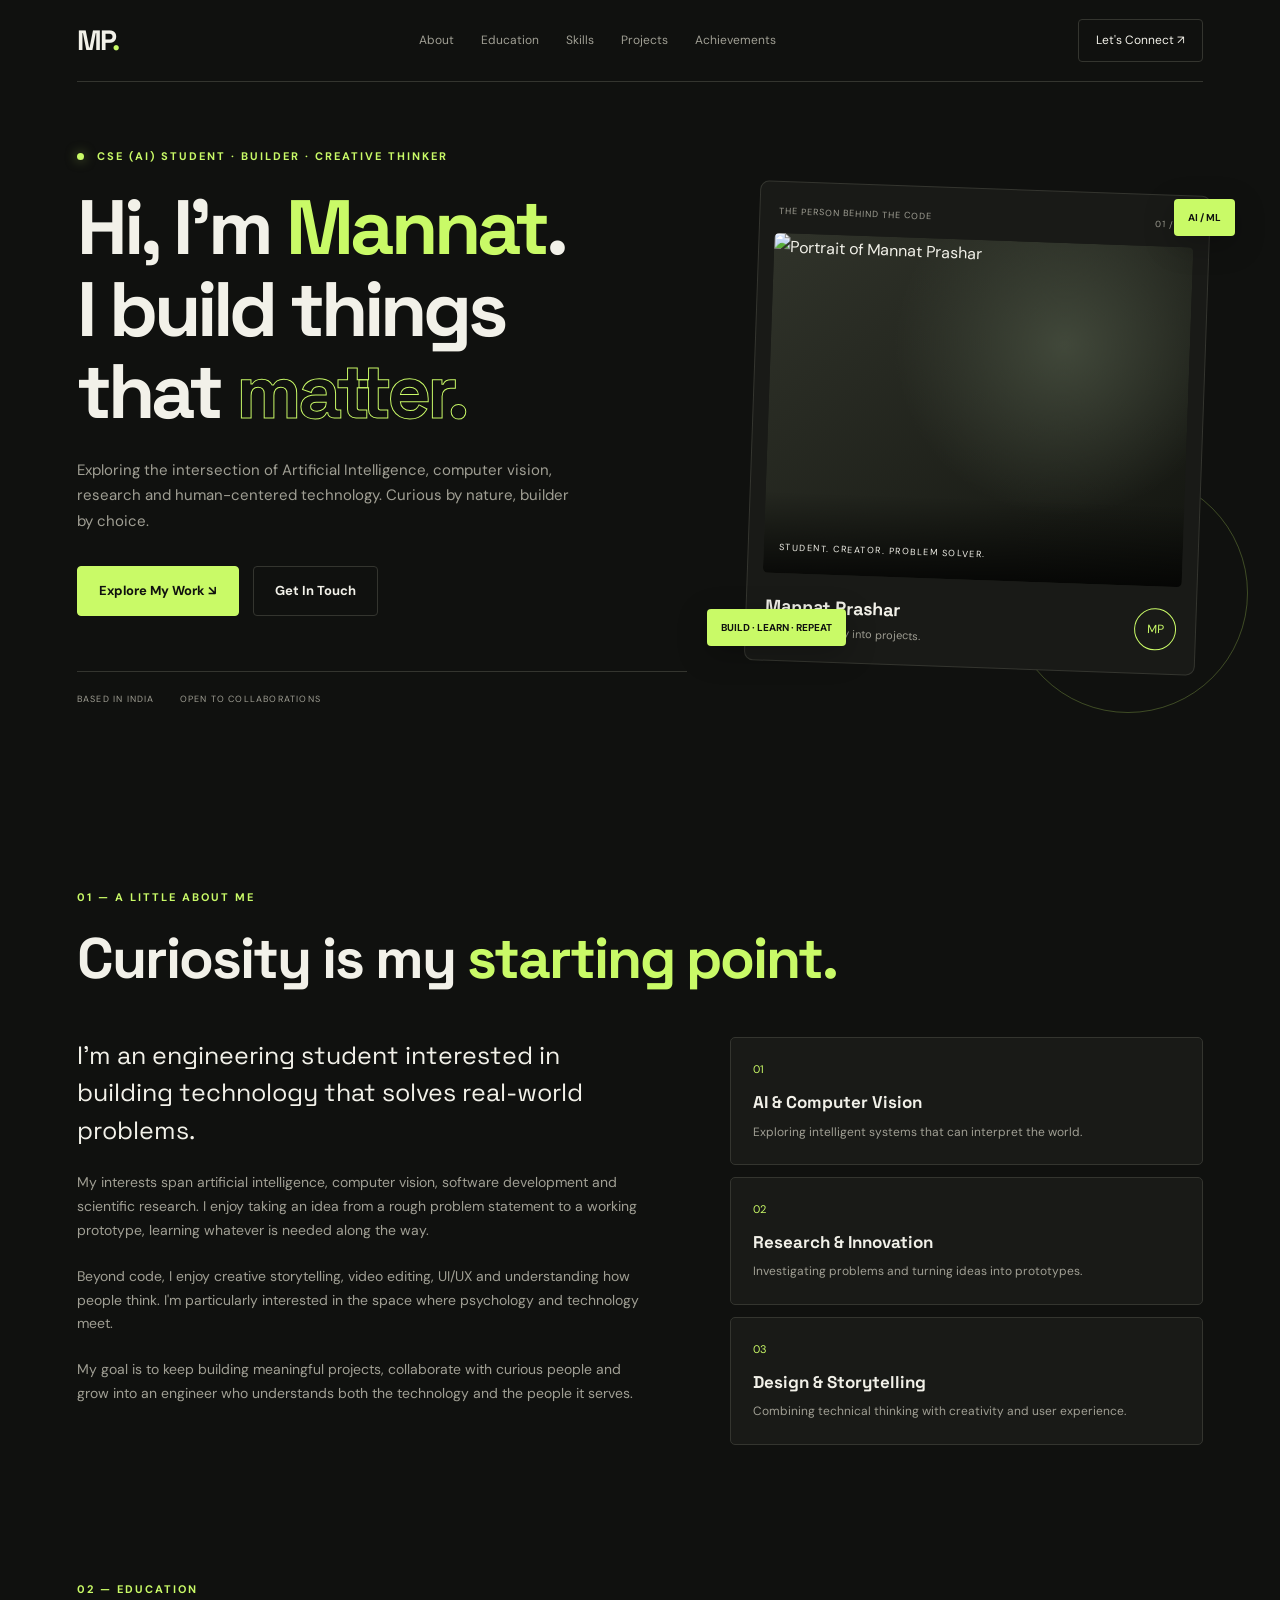
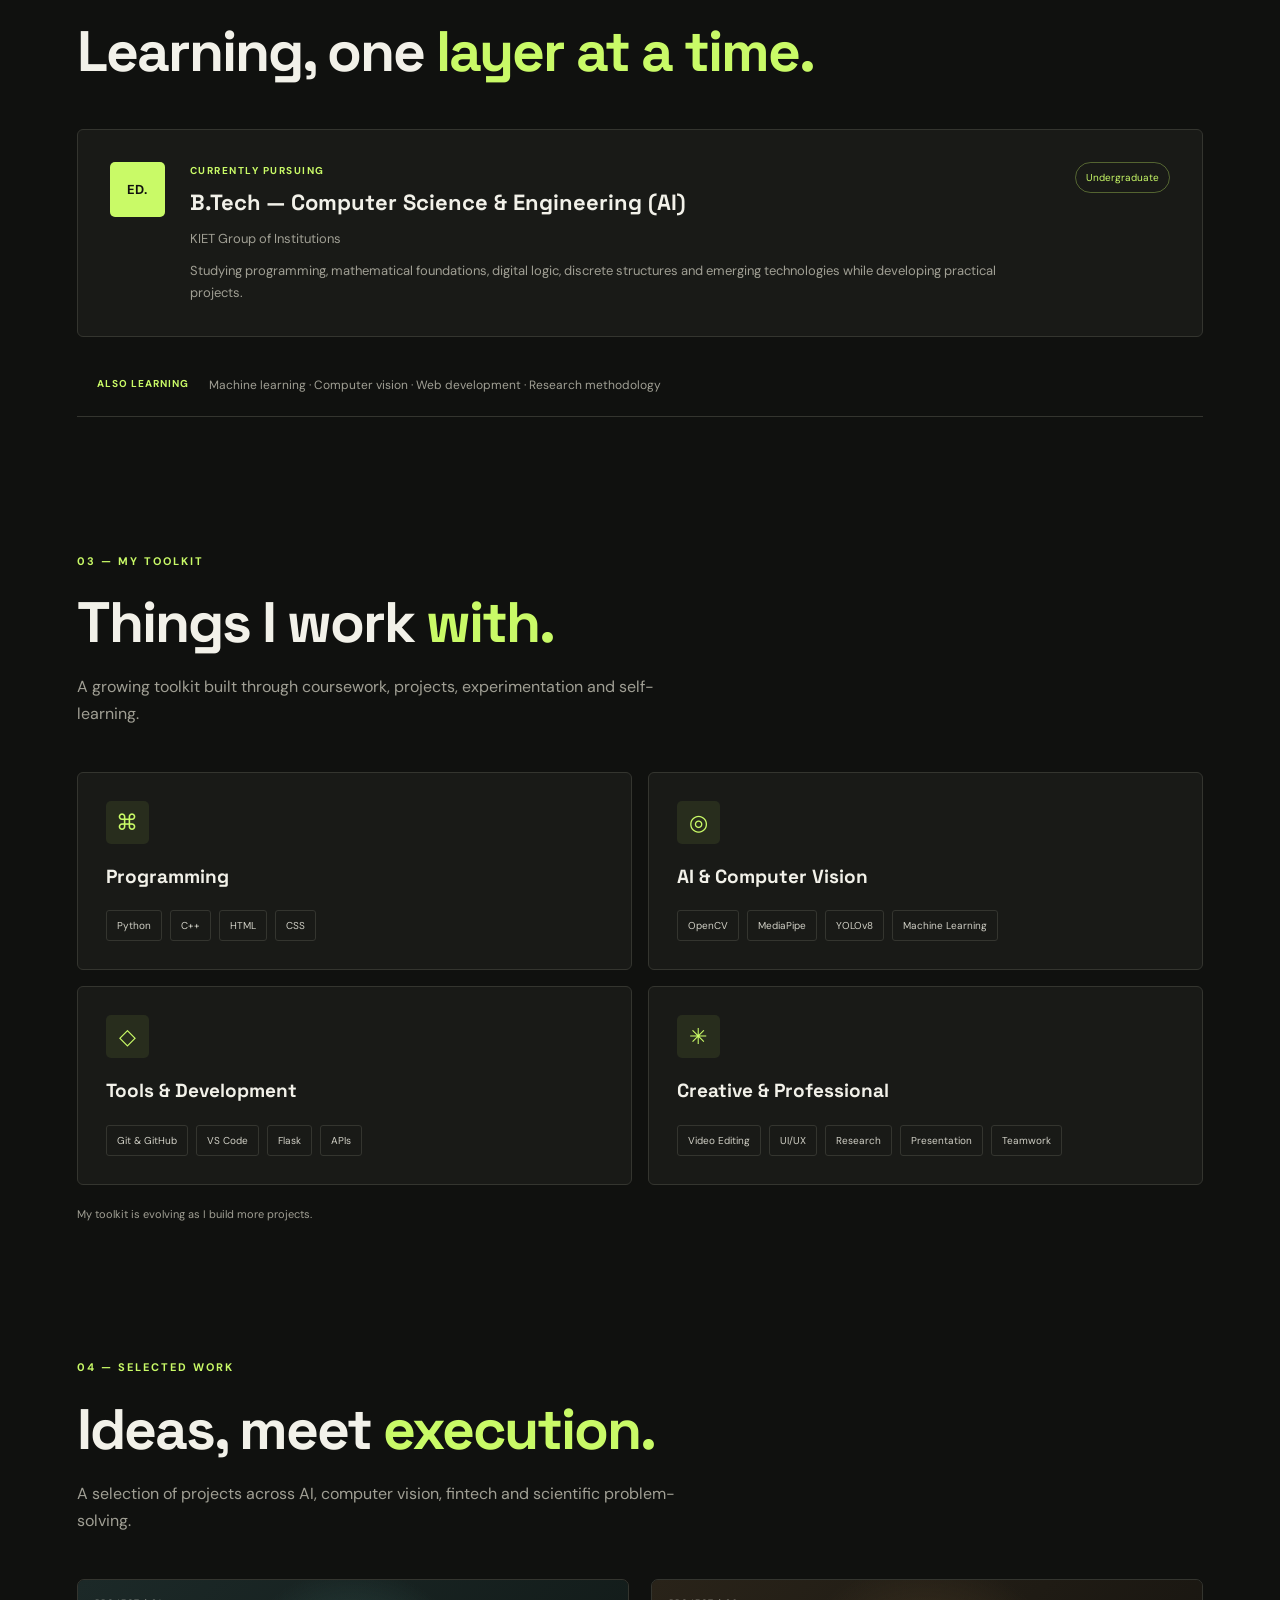
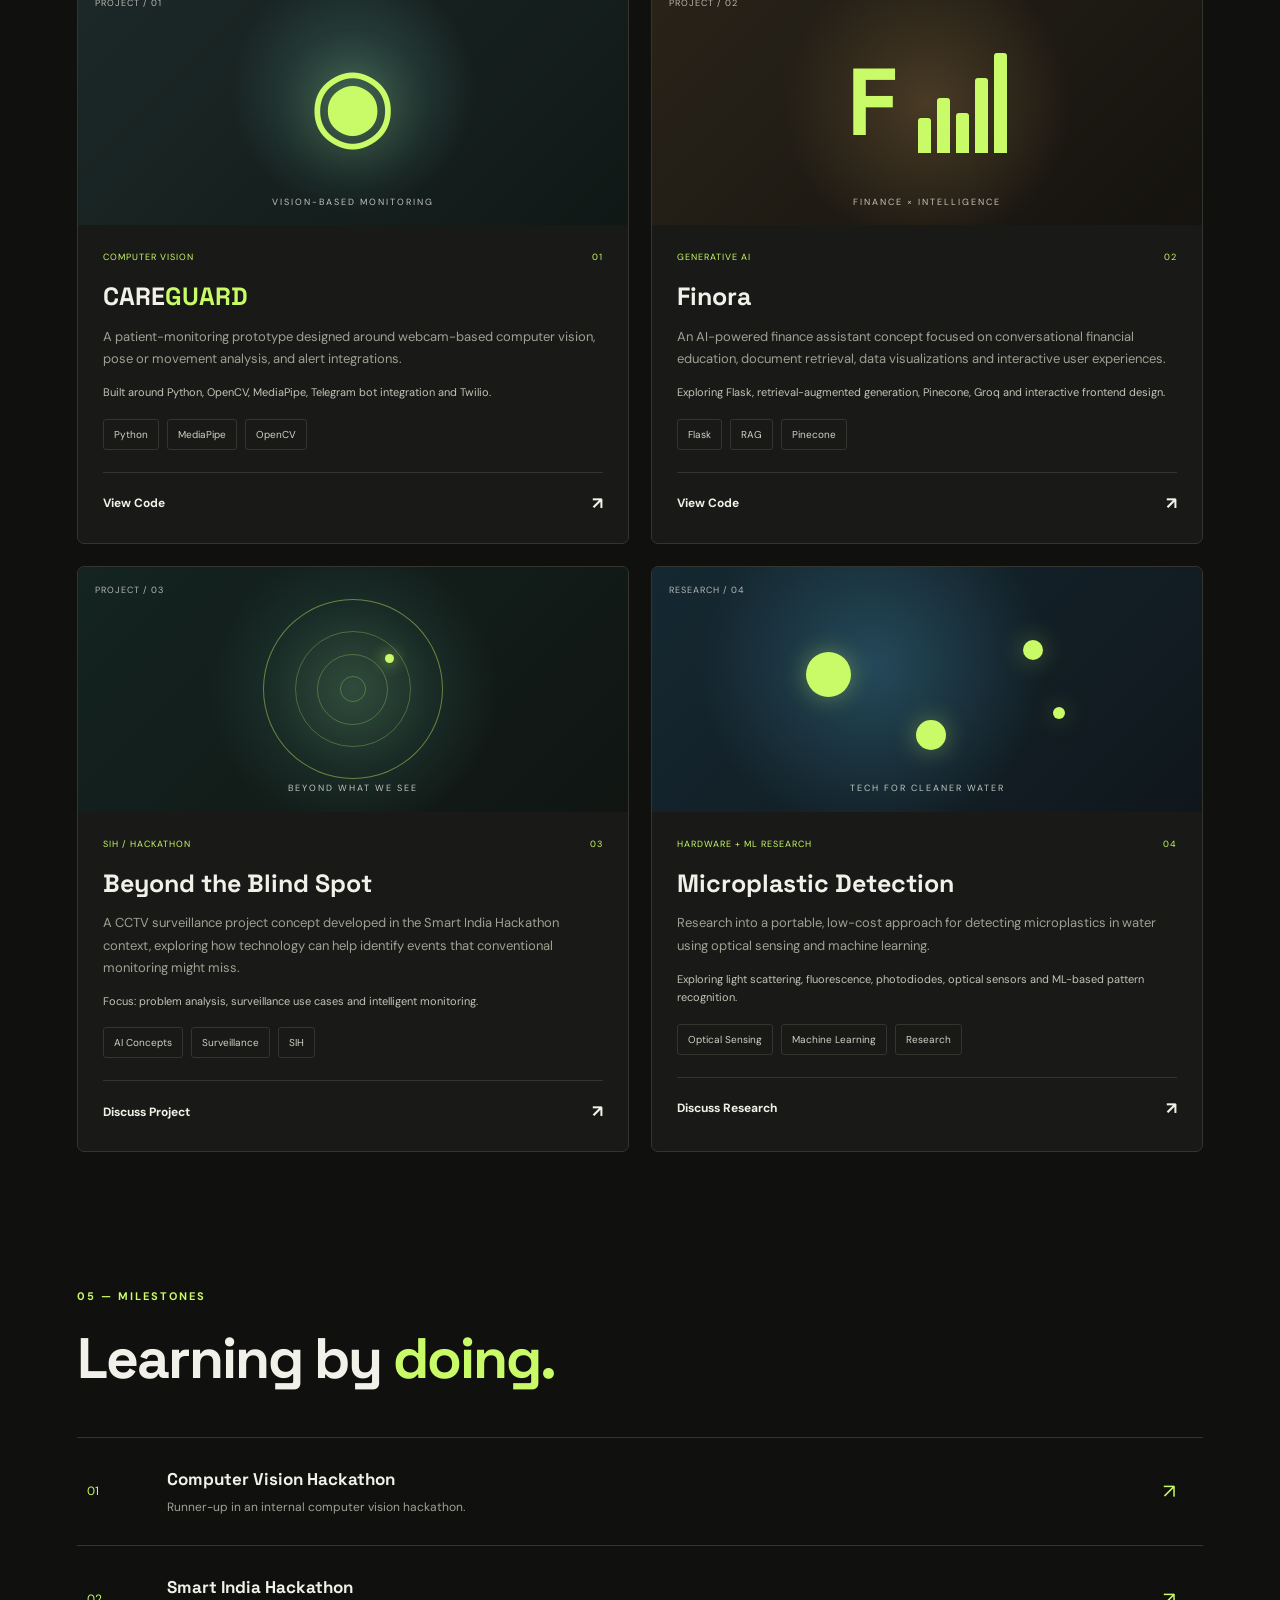
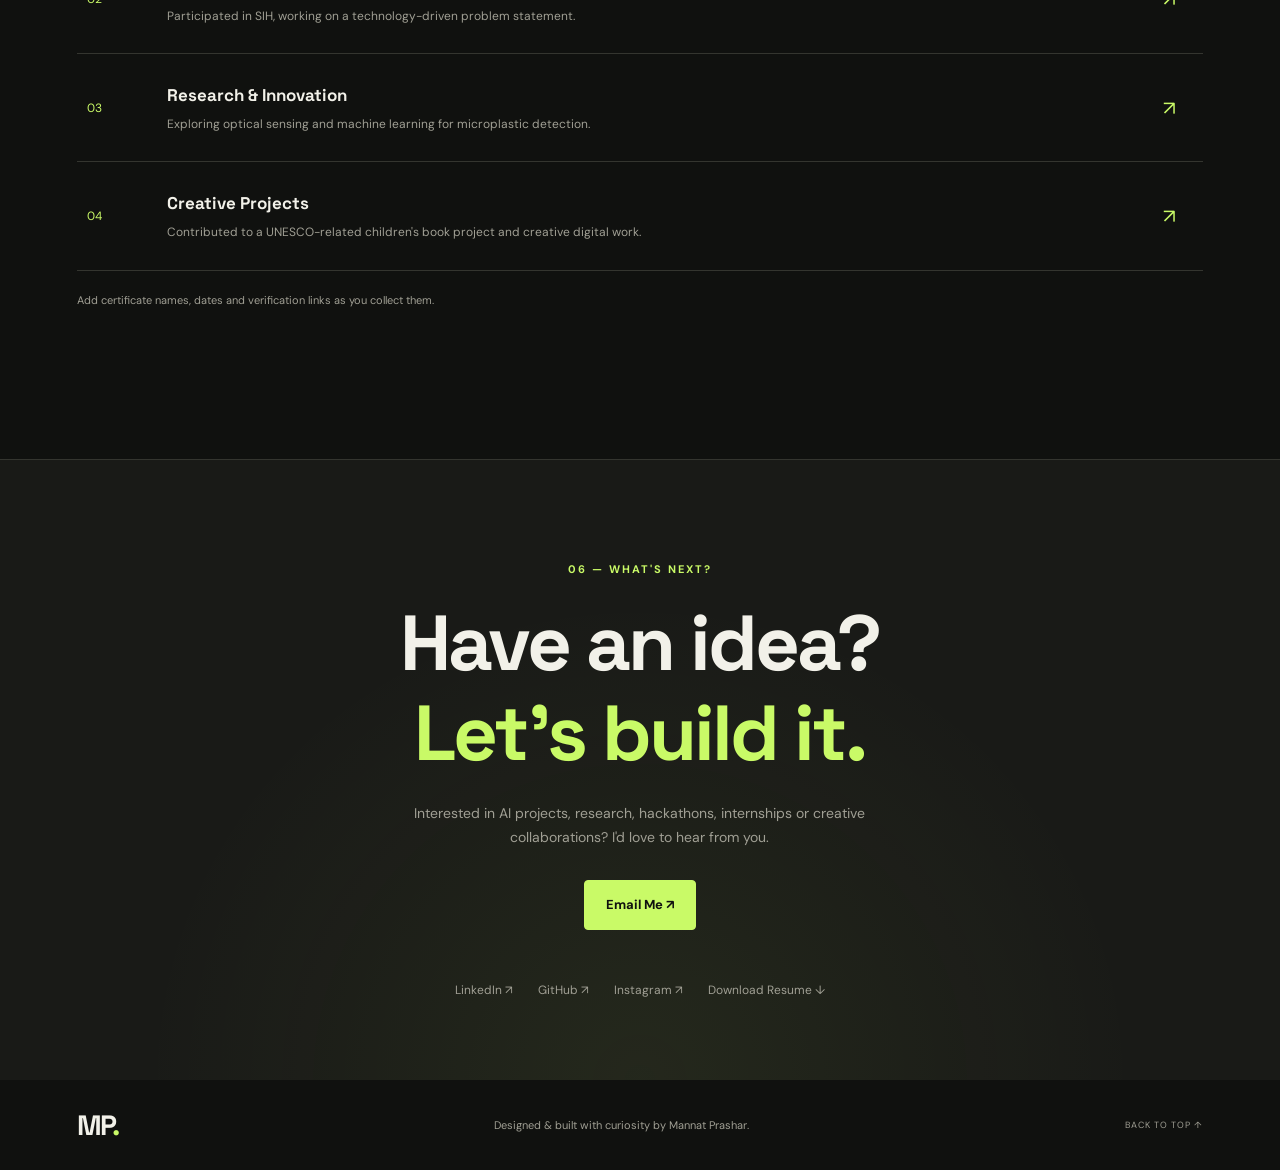
==== index.html @ c1a2a079 "Initial commit" ====
<!DOCTYPE html>
<html lang="en">
<head>
    <meta charset="UTF-8">
    <meta name="viewport" content="width=device-width, initial-scale=1.0">
    <meta name="description" content="Mannat Prashar — CSE AI student, aspiring AI/ML developer, researcher and creative problem solver.">
    <title>Mannat Prashar | Portfolio</title>
    <link rel="stylesheet" href="style.css">

    <!-- Google Fonts -->
    <link rel="preconnect" href="https://fonts.googleapis.com">
    <link rel="preconnect" href="https://fonts.gstatic.com" crossorigin>
    <link href="https://fonts.googleapis.com/css2?family=DM+Sans:wght@400;500;600;700&family=Space+Grotesk:wght@400;500;600;700&display=swap" rel="stylesheet">
</head>

<body>

    <!-- NAVIGATION -->
    <header class="navbar">
        <a href="#home" class="logo">MP<span>.</span></a>

        <nav class="nav-links">
            <a href="#about">About</a>
            <a href="#education">Education</a>
            <a href="#skills">Skills</a>
            <a href="#projects">Projects</a>
            <a href="#achievements">Achievements</a>
        </nav>

        <a href="#contact" class="nav-button">Let's Connect ↗</a>
    </header>

    <main>

        <!-- HOME SECTION -->
        <section id="home" class="hero section-container">

            <div class="hero-content">
                <p class="eyebrow">
                    <span class="status-dot"></span>
                    CSE (AI) STUDENT · BUILDER · CREATIVE THINKER
                </p>

                <h1>
                    Hi, I'm <span class="highlight">Mannat</span>.<br>
                    I build things<br>
                    that <span class="outline-text">matter.</span>
                </h1>

                <p class="hero-description">
                    Exploring the intersection of Artificial Intelligence,
                    computer vision, research and human-centered technology.
                    Curious by nature, builder by choice.
                </p>

                <div class="hero-buttons">
                    <a href="#projects" class="primary-button">
                        Explore My Work ↘
                    </a>
                    <a href="#contact" class="secondary-button">
                        Get In Touch
                    </a>
                </div>

                <div class="hero-footer">
                    <span>BASED IN INDIA</span>
                    <span>OPEN TO COLLABORATIONS</span>
                </div>
            </div>

            <div class="hero-visual">
                <div class="visual-card">
                    <div class="card-top">
                        <span>THE PERSON BEHIND THE CODE</span>
                        <span>01 / 07</span>
                    </div>

                    <div class="profile-frame">
                        <!-- Replace your-photo.jpg with your own image -->
                        <img
                            src="your-photo.jpg"
                            alt="Portrait of Mannat Prashar"
                            class="profile-photo"
                        >
                        <div class="photo-overlay">
                            <span>STUDENT. CREATOR. PROBLEM SOLVER.</span>
                        </div>
                    </div>

                    <div class="visual-bottom">
                        <div>
                            <h3>Mannat Prashar</h3>
                            <p>Turning curiosity into projects.</p>
                        </div>
                        <div class="initials">MP</div>
                    </div>
                </div>

                <div class="floating-tag tag-one">AI / ML</div>
                <div class="floating-tag tag-two">BUILD · LEARN · REPEAT</div>
                <div class="decorative-circle"></div>
            </div>
        </section>

        <!-- ABOUT ME -->
        <section id="about" class="section-container section-block">
            <div class="section-heading">
                <p class="eyebrow">01 — A LITTLE ABOUT ME</p>
                <h2>Curiosity is my <span class="highlight">starting point.</span></h2>
            </div>

            <div class="about-grid">
                <div class="about-main">
                    <p class="large-text">
                        I'm an engineering student interested in building
                        technology that solves real-world problems.
                    </p>

                    <p>
                        My interests span artificial intelligence, computer
                        vision, software development and scientific research.
                        I enjoy taking an idea from a rough problem statement
                        to a working prototype, learning whatever is needed
                        along the way.
                    </p>

                    <p>
                        Beyond code, I enjoy creative storytelling, video
                        editing, UI/UX and understanding how people think.
                        I'm particularly interested in the space where
                        psychology and technology meet.
                    </p>

                    <p>
                        My goal is to keep building meaningful projects,
                        collaborate with curious people and grow into an
                        engineer who understands both the technology and
                        the people it serves.
                    </p>
                </div>

                <div class="about-side">
                    <div class="info-card">
                        <span class="info-number">01</span>
                        <h3>AI & Computer Vision</h3>
                        <p>Exploring intelligent systems that can interpret the world.</p>
                    </div>

                    <div class="info-card">
                        <span class="info-number">02</span>
                        <h3>Research & Innovation</h3>
                        <p>Investigating problems and turning ideas into prototypes.</p>
                    </div>

                    <div class="info-card">
                        <span class="info-number">03</span>
                        <h3>Design & Storytelling</h3>
                        <p>Combining technical thinking with creativity and user experience.</p>
                    </div>
                </div>
            </div>
        </section>

        <!-- EDUCATION -->
        <section id="education" class="section-container section-block">
            <div class="section-heading">
                <p class="eyebrow">02 — EDUCATION</p>
                <h2>Learning, one <span class="highlight">layer at a time.</span></h2>
            </div>

            <div class="education-card">
                <div class="education-icon">ED.</div>

                <div class="education-details">
                    <p class="card-label">CURRENTLY PURSUING</p>
                    <h3>B.Tech — Computer Science & Engineering (AI)</h3>
                    <p class="muted">KIET Group of Institutions</p>
                    <p>
                        Studying programming, mathematical foundations,
                        digital logic, discrete structures and emerging
                        technologies while developing practical projects.
                    </p>
                </div>

                <span class="education-status">Undergraduate</span>
            </div>

            <div class="education-note">
                <span>ALSO LEARNING</span>
                <p>Machine learning · Computer vision · Web development · Research methodology</p>
            </div>
        </section>

        <!-- SKILLS -->
        <section id="skills" class="section-container section-block">
            <div class="section-heading">
                <p class="eyebrow">03 — MY TOOLKIT</p>
                <h2>Things I work <span class="highlight">with.</span></h2>
                <p class="section-intro">
                    A growing toolkit built through coursework, projects,
                    experimentation and self-learning.
                </p>
            </div>

            <div class="skills-grid">
                <div class="skill-card">
                    <span class="skill-icon">⌘</span>
                    <h3>Programming</h3>
                    <div class="skill-tags">
                        <span>Python</span>
                        <span>C++</span>
                        <span>HTML</span>
                        <span>CSS</span>
                    </div>
                </div>

                <div class="skill-card">
                    <span class="skill-icon">◎</span>
                    <h3>AI & Computer Vision</h3>
                    <div class="skill-tags">
                        <span>OpenCV</span>
                        <span>MediaPipe</span>
                        <span>YOLOv8</span>
                        <span>Machine Learning</span>
                    </div>
                </div>

                <div class="skill-card">
                    <span class="skill-icon">◇</span>
                    <h3>Tools & Development</h3>
                    <div class="skill-tags">
                        <span>Git & GitHub</span>
                        <span>VS Code</span>
                        <span>Flask</span>
                        <span>APIs</span>
                    </div>
                </div>

                <div class="skill-card">
                    <span class="skill-icon">✳</span>
                    <h3>Creative & Professional</h3>
                    <div class="skill-tags">
                        <span>Video Editing</span>
                        <span>UI/UX</span>
                        <span>Research</span>
                        <span>Presentation</span>
                        <span>Teamwork</span>
                    </div>
                </div>
            </div>

            <p class="small-note">
                My toolkit is evolving as I build more projects.
            </p>
        </section>

        <!-- PROJECTS -->
        <section id="projects" class="section-container section-block">
            <div class="section-heading">
                <p class="eyebrow">04 — SELECTED WORK</p>
                <h2>Ideas, meet <span class="highlight">execution.</span></h2>
                <p class="section-intro">
                    A selection of projects across AI, computer vision,
                    fintech and scientific problem-solving.
                </p>
            </div>

            <div class="projects-grid">

                <article class="project-card featured-project">
                    <div class="project-visual project-careguard">
                        <span class="project-index">PROJECT / 01</span>
                        <div class="visual-symbol">◉</div>
                        <span class="visual-caption">VISION-BASED MONITORING</span>
                    </div>

                    <div class="project-content">
                        <div class="project-meta">
                            <span>COMPUTER VISION</span>
                            <span>01</span>
                        </div>

                        <h3>CARE<span class="highlight">GUARD</span></h3>

                        <p>
                            A patient-monitoring prototype designed around
                            webcam-based computer vision, pose or movement
                            analysis, and alert integrations.
                        </p>

                        <p class="project-detail">
                            Built around Python, OpenCV, MediaPipe,
                            Telegram bot integration and Twilio.
                        </p>

                        <div class="project-tags">
                            <span>Python</span>
                            <span>MediaPipe</span>
                            <span>OpenCV</span>
                        </div>

                        <a href="https://github.com/" target="_blank"
                           rel="noopener noreferrer" class="project-link">
                            View Code <span>↗</span>
                        </a>
                    </div>
                </article>

                <article class="project-card">
                    <div class="project-visual project-finora">
                        <span class="project-index">PROJECT / 02</span>
                        <div class="finora-graphic">
                            <span>F</span>
                            <div class="graphic-bars">
                                <i></i><i></i><i></i><i></i><i></i>
                            </div>
                        </div>
                        <span class="visual-caption">FINANCE × INTELLIGENCE</span>
                    </div>

                    <div class="project-content">
                        <div class="project-meta">
                            <span>GENERATIVE AI</span>
                            <span>02</span>
                        </div>

                        <h3>Finora</h3>

                        <p>
                            An AI-powered finance assistant concept focused
                            on conversational financial education, document
                            retrieval, data visualizations and interactive
                            user experiences.
                        </p>

                        <p class="project-detail">
                            Exploring Flask, retrieval-augmented generation,
                            Pinecone, Groq and interactive frontend design.
                        </p>

                        <div class="project-tags">
                            <span>Flask</span>
                            <span>RAG</span>
                            <span>Pinecone</span>
                        </div>

                        <a href="https://github.com/" target="_blank"
                           rel="noopener noreferrer" class="project-link">
                            View Code <span>↗</span>
                        </a>
                    </div>
                </article>

                <article class="project-card">
                    <div class="project-visual project-blindspot">
                        <span class="project-index">PROJECT / 03</span>
                        <div class="radar">
                            <div class="radar-ring"></div>
                            <div class="radar-ring"></div>
                            <div class="radar-ring"></div>
                            <span class="radar-dot"></span>
                        </div>
                        <span class="visual-caption">BEYOND WHAT WE SEE</span>
                    </div>

                    <div class="project-content">
                        <div class="project-meta">
                            <span>SIH / HACKATHON</span>
                            <span>03</span>
                        </div>

                        <h3>Beyond the Blind Spot</h3>

                        <p>
                            A CCTV surveillance project concept developed
                            in the Smart India Hackathon context, exploring
                            how technology can help identify events that
                            conventional monitoring might miss.
                        </p>

                        <p class="project-detail">
                            Focus: problem analysis, surveillance use cases
                            and intelligent monitoring.
                        </p>

                        <div class="project-tags">
                            <span>AI Concepts</span>
                            <span>Surveillance</span>
                            <span>SIH</span>
                        </div>

                        <a href="#contact" class="project-link">
                            Discuss Project <span>↗</span>
                        </a>
                    </div>
                </article>

                <article class="project-card">
                    <div class="project-visual project-microplastic">
                        <span class="project-index">RESEARCH / 04</span>
                        <div class="particle particle-one"></div>
                        <div class="particle particle-two"></div>
                        <div class="particle particle-three"></div>
                        <div class="particle particle-four"></div>
                        <span class="visual-caption">TECH FOR CLEANER WATER</span>
                    </div>

                    <div class="project-content">
                        <div class="project-meta">
                            <span>HARDWARE + ML RESEARCH</span>
                            <span>04</span>
                        </div>

                        <h3>Microplastic Detection</h3>

                        <p>
                            Research into a portable, low-cost approach
                            for detecting microplastics in water using
                            optical sensing and machine learning.
                        </p>

                        <p class="project-detail">
                            Exploring light scattering, fluorescence,
                            photodiodes, optical sensors and ML-based
                            pattern recognition.
                        </p>

                        <div class="project-tags">
                            <span>Optical Sensing</span>
                            <span>Machine Learning</span>
                            <span>Research</span>
                        </div>

                        <a href="#contact" class="project-link">
                            Discuss Research <span>↗</span>
                        </a>
                    </div>
                </article>

            </div>
        </section>

        <!-- ACHIEVEMENTS -->
        <section id="achievements" class="section-container section-block">
            <div class="section-heading">
                <p class="eyebrow">05 — MILESTONES</p>
                <h2>Learning by <span class="highlight">doing.</span></h2>
            </div>

            <div class="achievement-list">

                <div class="achievement-item">
                    <span class="achievement-number">01</span>
                    <div>
                        <h3>Computer Vision Hackathon</h3>
                        <p>Runner-up in an internal computer vision hackathon.</p>
                    </div>
                    <span class="achievement-arrow">↗</span>
                </div>

                <div class="achievement-item">
                    <span class="achievement-number">02</span>
                    <div>
                        <h3>Smart India Hackathon</h3>
                        <p>Participated in SIH, working on a technology-driven problem statement.</p>
                    </div>
                    <span class="achievement-arrow">↗</span>
                </div>

                <div class="achievement-item">
                    <span class="achievement-number">03</span>
                    <div>
                        <h3>Research & Innovation</h3>
                        <p>Exploring optical sensing and machine learning for microplastic detection.</p>
                    </div>
                    <span class="achievement-arrow">↗</span>
                </div>

                <div class="achievement-item">
                    <span class="achievement-number">04</span>
                    <div>
                        <h3>Creative Projects</h3>
                        <p>Contributed to a UNESCO-related children's book project and creative digital work.</p>
                    </div>
                    <span class="achievement-arrow">↗</span>
                </div>

            </div>

            <p class="small-note">
                Add certificate names, dates and verification links as you collect them.
            </p>
        </section>

        <!-- CONTACT -->
        <section id="contact" class="contact-section">
            <div class="section-container contact-inner">
                <p class="eyebrow">06 — WHAT'S NEXT?</p>

                <h2>
                    Have an idea?<br>
                    <span class="highlight">Let's build it.</span>
                </h2>

                <p class="contact-description">
                    Interested in AI projects, research, hackathons,
                    internships or creative collaborations?
                    I'd love to hear from you.
                </p>

                <!-- Replace the email below with your real email -->
                <a href="mailto:your-email@example.com" class="primary-button">
                    Email Me ↗
                </a>

                <div class="social-links">
                    <!-- Replace these URLs with your actual profiles -->
                    <a href="https://www.linkedin.com/" target="_blank"
                       rel="noopener noreferrer">LinkedIn ↗</a>

                    <a href="https://github.com/" target="_blank"
                       rel="noopener noreferrer">GitHub ↗</a>

                    <a href="https://www.instagram.com/" target="_blank"
                       rel="noopener noreferrer">Instagram ↗</a>

                    <!-- Add your resume PDF to the project folder -->
                    <a href="resume.pdf" download>Download Resume ↓</a>
                </div>
            </div>
        </section>

    </main>

    <!-- FOOTER -->
    <footer class="footer">
        <a href="#home" class="logo">MP<span>.</span></a>
        <p>Designed & built with curiosity by Mannat Prashar.</p>
        <a href="#home" class="back-to-top">BACK TO TOP ↑</a>
    </footer>

</body>
</html>
---- style.css ----
/* =====================================
   MANNAT PRASHAR — PERSONAL PORTFOLIO
   ===================================== */

/* 1. GLOBAL SETTINGS */

:root {
    --background: #10110f;
    --surface: #191a17;
    --surface-light: #22231f;
    --text: #f2f1e9;
    --muted: #a09f94;
    --accent: #c9fa67;
    --border: #34352f;
}

* {
    margin: 0;
    padding: 0;
    box-sizing: border-box;
    scroll-behavior: smooth;
}

body {
    background: var(--background);
    color: var(--text);
    font-family: "DM Sans", sans-serif;
    line-height: 1.7;
    overflow-x: hidden;
}

h1, h2, h3, .logo {
    font-family: "Space Grotesk", sans-serif;
}

a {
    color: inherit;
    text-decoration: none;
}

img {
    max-width: 100%;
    display: block;
}

::selection {
    background: var(--accent);
    color: #10110f;
}

.section-container {
    width: min(1160px, 88%);
    margin: auto;
}

.section-block {
    padding-top: 115px;
    padding-bottom: 20px;
}

.highlight {
    color: var(--accent);
}

.muted {
    color: var(--muted);
}

.eyebrow {
    color: var(--accent);
    font-size: 11px;
    font-weight: 700;
    letter-spacing: 2px;
    margin-bottom: 20px;
}

.section-heading {
    max-width: 760px;
    margin-bottom: 45px;
}

.section-heading h2,
.contact-inner h2 {
    font-size: clamp(34px, 5vw, 57px);
    line-height: 1.15;
    letter-spacing: -2px;
}

.section-intro {
    color: var(--muted);
    margin-top: 17px;
    max-width: 600px;
}


/* 2. NAVIGATION */

.navbar {
    min-height: 82px;
    width: 88%;
    max-width: 1240px;
    margin: auto;
    display: flex;
    align-items: center;
    justify-content: space-between;
    gap: 24px;
    border-bottom: 1px solid var(--border);
}

.logo {
    font-size: 28px;
    font-weight: 700;
    letter-spacing: -2px;
}

.logo span {
    color: var(--accent);
}

.nav-links {
    display: flex;
    gap: 27px;
    flex-wrap: wrap;
}

.nav-links a {
    font-size: 12px;
    color: var(--muted);
    transition: color 0.3s ease;
}

.nav-links a:hover {
    color: var(--accent);
}

.nav-button {
    padding: 10px 17px;
    border: 1px solid var(--border);
    border-radius: 4px;
    font-size: 12px;
    transition: 0.3s ease;
}

.nav-button:hover {
    background: var(--accent);
    color: var(--background);
    border-color: var(--accent);
}


/* 3. HERO SECTION */

.hero {
    min-height: 660px;
    display: grid;
    grid-template-columns: 1.15fr 0.85fr;
    align-items: center;
    gap: 65px;
    padding-top: 65px;
    padding-bottom: 65px;
}

.status-dot {
    display: inline-block;
    width: 7px;
    height: 7px;
    background: var(--accent);
    border-radius: 50%;
    margin-right: 8px;
    box-shadow: 0 0 12px #c9fa6780;
}

.hero h1 {
    font-size: clamp(48px, 6.2vw, 77px);
    line-height: 1.07;
    letter-spacing: -4px;
    margin-bottom: 25px;
}

.outline-text {
    color: transparent;
    -webkit-text-stroke: 1px var(--accent);
}

.hero-description {
    max-width: 510px;
    color: var(--muted);
    font-size: 15px;
    margin-bottom: 32px;
}

.hero-buttons {
    display: flex;
    align-items: center;
    gap: 14px;
    flex-wrap: wrap;
}

.primary-button,
.secondary-button {
    display: inline-block;
    padding: 13px 21px;
    border-radius: 4px;
    font-size: 13px;
    font-weight: 700;
    transition: transform 0.3s ease, background 0.3s ease;
}

.primary-button {
    background: var(--accent);
    color: #10110f;
    border: 1px solid var(--accent);
}

.primary-button:hover {
    transform: translateY(-4px);
    background: #d9ff93;
}

.secondary-button {
    border: 1px solid var(--border);
}

.secondary-button:hover {
    border-color: var(--accent);
    color: var(--accent);
}

.hero-footer {
    display: flex;
    gap: 25px;
    flex-wrap: wrap;
    margin-top: 55px;
    padding-top: 20px;
    border-top: 1px solid var(--border);
}

.hero-footer span {
    font-size: 9px;
    color: var(--muted);
    letter-spacing: 1.2px;
}


/* 4. HERO PROFILE CARD */

.hero-visual {
    position: relative;
    padding: 20px 0;
}

.visual-card {
    position: relative;
    z-index: 2;
    padding: 15px;
    background: var(--surface);
    border: 1px solid var(--border);
    border-radius: 9px;
    transform: rotate(2deg);
    transition: transform 0.5s ease;
}

.visual-card:hover {
    transform: rotate(0deg) translateY(-5px);
}

.card-top {
    display: flex;
    justify-content: space-between;
    gap: 8px;
    color: var(--muted);
    font-size: 9px;
    letter-spacing: 1px;
    padding: 7px 4px 14px;
}

.profile-frame {
    position: relative;
    height: 340px;
    overflow: hidden;
    border-radius: 5px;
    background:
        radial-gradient(circle at 70% 30%, #41483a, transparent 45%),
        linear-gradient(140deg, #30332a, #131510);
}

.profile-photo {
    width: 100%;
    height: 100%;
    object-fit: cover;
    object-position: center;
    transition: transform 0.6s ease;
}

.visual-card:hover .profile-photo {
    transform: scale(1.04);
}

.photo-overlay {
    position: absolute;
    bottom: 0;
    left: 0;
    right: 0;
    padding: 40px 15px 15px;
    background: linear-gradient(transparent, #000000b8);
}

.photo-overlay span {
    font-size: 9px;
    letter-spacing: 1.5px;
}

.visual-bottom {
    display: flex;
    justify-content: space-between;
    align-items: center;
    padding: 18px 4px 4px;
}

.visual-bottom h3 {
    font-size: 18px;
}

.visual-bottom p {
    font-size: 11px;
    color: var(--muted);
}

.initials {
    display: grid;
    place-items: center;
    width: 42px;
    height: 42px;
    border: 1px solid var(--accent);
    color: var(--accent);
    border-radius: 50%;
    font-size: 12px;
}

.floating-tag {
    position: absolute;
    z-index: 3;
    background: var(--accent);
    color: #10110f;
    font-size: 10px;
    font-weight: 700;
    padding: 10px 14px;
    border-radius: 4px;
    box-shadow: 0 8px 30px #00000040;
}

.tag-one {
    top: 6%;
    right: -7%;
    animation: float 4s ease-in-out infinite;
}

.tag-two {
    bottom: 8%;
    left: -10%;
    animation: float 5s ease-in-out infinite reverse;
}

.decorative-circle {
    position: absolute;
    width: 240px;
    height: 240px;
    right: -10%;
    bottom: -5%;
    border: 1px solid #c9fa6740;
    border-radius: 50%;
}

@keyframes float {
    0%, 100% { transform: translateY(0); }
    50% { transform: translateY(-9px); }
}


/* 5. ABOUT ME */

.about-grid {
    display: grid;
    grid-template-columns: 1.1fr 0.9fr;
    gap: 75px;
}

.about-main p {
    color: var(--muted);
    font-size: 14px;
    margin-bottom: 22px;
}

.about-main .large-text {
    color: var(--text);
    font-family: "Space Grotesk", sans-serif;
    font-size: 25px;
    line-height: 1.5;
}

.about-side {
    display: flex;
    flex-direction: column;
    gap: 12px;
}

.info-card {
    position: relative;
    background: var(--surface);
    padding: 22px;
    border: 1px solid var(--border);
    border-radius: 5px;
    transition: border-color 0.3s, transform 0.3s;
}

.info-card:hover {
    border-color: var(--accent);
    transform: translateX(5px);
}

.info-number {
    display: block;
    color: var(--accent);
    font-size: 11px;
    margin-bottom: 9px;
}

.info-card h3 {
    font-size: 17px;
    margin-bottom: 5px;
}

.info-card p {
    font-size: 12px;
    color: var(--muted);
}


/* 6. EDUCATION */

.education-card {
    display: flex;
    align-items: flex-start;
    gap: 25px;
    padding: 32px;
    border: 1px solid var(--border);
    background: var(--surface);
    border-radius: 6px;
}

.education-icon {
    min-width: 55px;
    height: 55px;
    display: grid;
    place-items: center;
    background: var(--accent);
    color: var(--background);
    font-weight: 700;
    font-size: 13px;
    border-radius: 5px;
}

.education-details {
    flex: 1;
}

.card-label {
    color: var(--accent);
    font-size: 10px;
    font-weight: 700;
    letter-spacing: 1.5px;
    margin-bottom: 8px;
}

.education-details h3 {
    font-size: 22px;
    line-height: 1.4;
    margin-bottom: 7px;
}

.education-details > p:not(.card-label) {
    color: var(--muted);
    font-size: 13px;
    margin-top: 10px;
}

.education-status {
    white-space: nowrap;
    font-size: 10px;
    color: var(--accent);
    border: 1px solid #c9fa6755;
    padding: 6px 10px;
    border-radius: 20px;
}

.education-note {
    display: flex;
    flex-wrap: wrap;
    gap: 20px;
    margin-top: 18px;
    padding: 20px;
    border-bottom: 1px solid var(--border);
}

.education-note span {
    color: var(--accent);
    font-size: 10px;
    font-weight: 700;
    letter-spacing: 1px;
}

.education-note p {
    color: var(--muted);
    font-size: 12px;
}


/* 7. SKILLS */

.skills-grid {
    display: grid;
    grid-template-columns: repeat(2, minmax(0, 1fr));
    gap: 16px;
}

.skill-card {
    background: var(--surface);
    border: 1px solid var(--border);
    padding: 28px;
    border-radius: 6px;
    transition: transform 0.3s ease, border-color 0.3s ease;
}

.skill-card:hover {
    transform: translateY(-5px);
    border-color: var(--accent);
}

.skill-icon {
    display: inline-grid;
    place-items: center;
    width: 43px;
    height: 43px;
    background: #c9fa6715;
    color: var(--accent);
    border-radius: 5px;
    font-size: 22px;
    margin-bottom: 17px;
}

.skill-card h3 {
    font-size: 19px;
    margin-bottom: 17px;
}

.skill-tags,
.project-tags {
    display: flex;
    flex-wrap: wrap;
    gap: 8px;
}

.skill-tags span,
.project-tags span {
    font-size: 10px;
    color: #d1d0c6;
    border: 1px solid var(--border);
    border-radius: 3px;
    padding: 6px 10px;
}

.small-note {
    font-size: 11px;
    color: var(--muted);
    margin-top: 20px;
}


/* 8. PROJECT CARDS */

.projects-grid {
    display: grid;
    grid-template-columns: repeat(2, minmax(0, 1fr));
    gap: 22px;
}

.project-card {
    overflow: hidden;
    background: var(--surface);
    border: 1px solid var(--border);
    border-radius: 7px;
    transition: transform 0.35s ease, border-color 0.35s ease;
}

.project-card:hover {
    transform: translateY(-7px);
    border-color: #c9fa6790;
}

.project-visual {
    position: relative;
    height: 245px;
    display: grid;
    place-items: center;
    overflow: hidden;
}

.project-index {
    position: absolute;
    top: 16px;
    left: 17px;
    font-size: 9px;
    letter-spacing: 1px;
    color: #f2f1e9b8;
}

.visual-caption {
    position: absolute;
    bottom: 15px;
    font-size: 9px;
    letter-spacing: 2px;
    color: #f2f1e9c9;
}

.project-careguard {
    background:
        radial-gradient(circle at 50% 45%, #31504c, transparent 40%),
        linear-gradient(135deg, #1c2928, #101816);
}

.visual-symbol {
    font-size: 100px;
    color: #c9fa67;
    text-shadow: 0 0 50px #c9fa6740;
}

.project-finora {
    background:
        radial-gradient(circle at 50% 50%, #493b25, transparent 48%),
        linear-gradient(135deg, #292319, #15130f);
}

.finora-graphic {
    display: flex;
    align-items: center;
    gap: 20px;
}

.finora-graphic > span {
    font-family: "Space Grotesk", sans-serif;
    font-size: 95px;
    font-weight: 700;
    color: var(--accent);
}

.graphic-bars {
    height: 100px;
    display: flex;
    align-items: end;
    gap: 6px;
}

.graphic-bars i {
    display: block;
    width: 13px;
    background: var(--accent);
    border-radius: 3px 3px 0 0;
}

.graphic-bars i:nth-child(1) { height: 35%; }
.graphic-bars i:nth-child(2) { height: 55%; }
.graphic-bars i:nth-child(3) { height: 40%; }
.graphic-bars i:nth-child(4) { height: 75%; }
.graphic-bars i:nth-child(5) { height: 100%; }

.project-blindspot {
    background:
        radial-gradient(circle at center, #254039, transparent 48%),
        linear-gradient(135deg, #142421, #101512);
}

.radar {
    position: relative;
    display: grid;
    place-items: center;
    width: 180px;
    height: 180px;
    border: 1px solid #c9fa6770;
    border-radius: 50%;
    background: radial-gradient(circle, #c9fa6710, transparent 70%);
}

.radar-ring {
    position: absolute;
    width: 65%;
    height: 65%;
    border: 1px solid #c9fa6745;
    border-radius: 50%;
}

.radar-ring:nth-child(2) {
    width: 40%;
    height: 40%;
}

.radar-ring:nth-child(3) {
    width: 15%;
    height: 15%;
}

.radar-dot {
    width: 9px;
    height: 9px;
    position: absolute;
    top: 30%;
    right: 27%;
    background: var(--accent);
    border-radius: 50%;
    box-shadow: 0 0 15px var(--accent);
}

.project-microplastic {
    background:
        radial-gradient(circle at 40% 40%, #24495a, transparent 48%),
        linear-gradient(135deg, #152831, #10171c);
}

.particle {
    position: absolute;
    background: #c9fa67;
    border-radius: 50%;
    box-shadow: 0 0 25px #c9fa6760;
}

.particle-one {
    width: 45px;
    height: 45px;
    top: 35%;
    left: 28%;
}

.particle-two {
    width: 20px;
    height: 20px;
    top: 30%;
    right: 29%;
}

.particle-three {
    width: 30px;
    height: 30px;
    bottom: 25%;
    left: 48%;
}

.particle-four {
    width: 12px;
    height: 12px;
    bottom: 38%;
    right: 25%;
}

.project-content {
    padding: 25px;
}

.project-meta {
    display: flex;
    justify-content: space-between;
    color: var(--accent);
    font-size: 9px;
    letter-spacing: 1px;
    margin-bottom: 15px;
}

.project-content h3 {
    font-size: 25px;
    line-height: 1.3;
    margin-bottom: 13px;
}

.project-content > p {
    color: var(--muted);
    font-size: 13px;
    margin-bottom: 13px;
}

.project-content .project-detail {
    color: #c4c3b8;
    font-size: 11px;
}

.project-tags {
    margin-top: 17px;
    margin-bottom: 22px;
}

.project-link {
    display: flex;
    justify-content: space-between;
    align-items: center;
    border-top: 1px solid var(--border);
    padding-top: 16px;
    font-size: 12px;
    font-weight: 700;
    transition: color 0.3s;
}

.project-link:hover {
    color: var(--accent);
}

.project-link span {
    font-size: 17px;
}


/* 9. ACHIEVEMENTS */

.achievement-list {
    border-top: 1px solid var(--border);
}

.achievement-item {
    display: grid;
    grid-template-columns: 60px 1fr 30px;
    align-items: center;
    gap: 20px;
    padding: 27px 10px;
    border-bottom: 1px solid var(--border);
    transition: padding 0.3s ease, background 0.3s ease;
}

.achievement-item:hover {
    padding-left: 20px;
    background: #ffffff04;
}

.achievement-number {
    font-size: 12px;
    color: var(--accent);
}

.achievement-item h3 {
    font-size: 17px;
    margin-bottom: 4px;
}

.achievement-item p {
    color: var(--muted);
    font-size: 12px;
}

.achievement-arrow {
    color: var(--accent);
    font-size: 20px;
}


/* 10. CONTACT */

.contact-section {
    margin-top: 130px;
    padding: 100px 0 80px;
    background:
        radial-gradient(ellipse at 50% 100%, #c9fa6710, transparent 55%),
        var(--surface);
    border-top: 1px solid var(--border);
}

.contact-inner {
    text-align: center;
}

.contact-inner h2 {
    font-size: clamp(45px, 7vw, 78px);
    letter-spacing: -3px;
    margin-bottom: 24px;
}

.contact-description {
    max-width: 480px;
    margin: 0 auto 30px;
    color: var(--muted);
    font-size: 14px;
}

.social-links {
    display: flex;
    justify-content: center;
    align-items: center;
    gap: 25px;
    flex-wrap: wrap;
    margin-top: 50px;
}

.social-links a {
    color: var(--muted);
    font-size: 12px;
    transition: color 0.3s;
}

.social-links a:hover {
    color: var(--accent);
}


/* 11. FOOTER */

.footer {
    width: 88%;
    max-width: 1240px;
    min-height: 90px;
    margin: auto;
    display: flex;
    justify-content: space-between;
    align-items: center;
    gap: 20px;
}

.footer p {
    color: var(--muted);
    font-size: 11px;
    text-align: center;
}

.back-to-top {
    color: var(--muted);
    font-size: 9px;
    letter-spacing: 1px;
    transition: color 0.3s;
}

.back-to-top:hover {
    color: var(--accent);
}


/* 12. TABLET RESPONSIVENESS */

@media (max-width: 900px) {
    .navbar {
        flex-wrap: wrap;
        padding: 17px 0;
    }

    .nav-links {
        order: 3;
        width: 100%;
        justify-content: center;
        gap: 22px;
    }

    .hero {
        gap: 35px;
        min-height: auto;
    }

    .hero h1 {
        font-size: 57px;
        letter-spacing: -3px;
    }

    .profile-frame {
        height: 290px;
    }

    .about-grid {
        gap: 35px;
    }

    .education-status {
        display: none;
    }

    .project-visual {
        height: 210px;
    }
}


/* 13. MOBILE RESPONSIVENESS */

@media (max-width: 600px) {
    .section-container {
        width: 90%;
    }

    .section-block {
        padding-top: 75px;
    }

    .navbar {
        width: 90%;
        gap: 14px;
    }

    .nav-links {
        justify-content: flex-start;
        gap: 15px;
    }

    .nav-links a {
        font-size: 11px;
    }

    .nav-button {
        font-size: 10px;
        padding: 8px 10px;
    }

    .hero {
        grid-template-columns: 1fr;
        gap: 35px;
        padding-top: 65px;
    }

    .hero h1 {
        font-size: clamp(45px, 12vw, 64px);
        letter-spacing: -3px;
    }

    .hero-description {
        font-size: 14px;
    }

    .hero-footer {
        margin-top: 35px;
    }

    .hero-visual {
        width: 88%;
        margin: auto;
    }

    .profile-frame {
        height: 300px;
    }

    .tag-one {
        right: -8%;
    }

    .tag-two {
        left: -8%;
    }

    .decorative-circle {
        width: 150px;
        height: 150px;
    }

    .section-heading h2 {
        letter-spacing: -1.5px;
    }

    .about-grid,
    .skills-grid,
    .projects-grid {
        grid-template-columns: 1fr;
        gap: 16px;
    }

    .about-main .large-text {
        font-size: 22px;
    }

    .education-card {
        flex-direction: column;
        padding: 22px;
        gap: 18px;
    }

    .education-details h3 {
        font-size: 19px;
    }

    .education-note {
        gap: 7px;
        flex-direction: column;
    }

    .skill-card {
        padding: 23px;
    }

    .project-visual {
        height: 230px;
    }

    .achievement-item {
        grid-template-columns: 30px 1fr 20px;
        gap: 12px;
        padding: 23px 2px;
    }

    .achievement-item h3 {
        font-size: 15px;
    }

    .achievement-item p {
        font-size: 11px;
    }

    .contact-section {
        margin-top: 80px;
        padding: 75px 0 60px;
    }

    .contact-inner h2 {
        letter-spacing: -2px;
    }

    .social-links {
        gap: 18px;
    }

    .footer {
        width: 90%;
        flex-wrap: wrap;
        justify-content: center;
        padding: 25px 0;
    }

    .footer p {
        width: 100%;
        order: 3;
    }
}


/* 14. REDUCED MOTION ACCESSIBILITY */

@media (prefers-reduced-motion: reduce) {
    *,
    *::before,
    *::after {
        scroll-behavior: auto !important;
        animation: none !important;
        transition: none !important;
    }
}
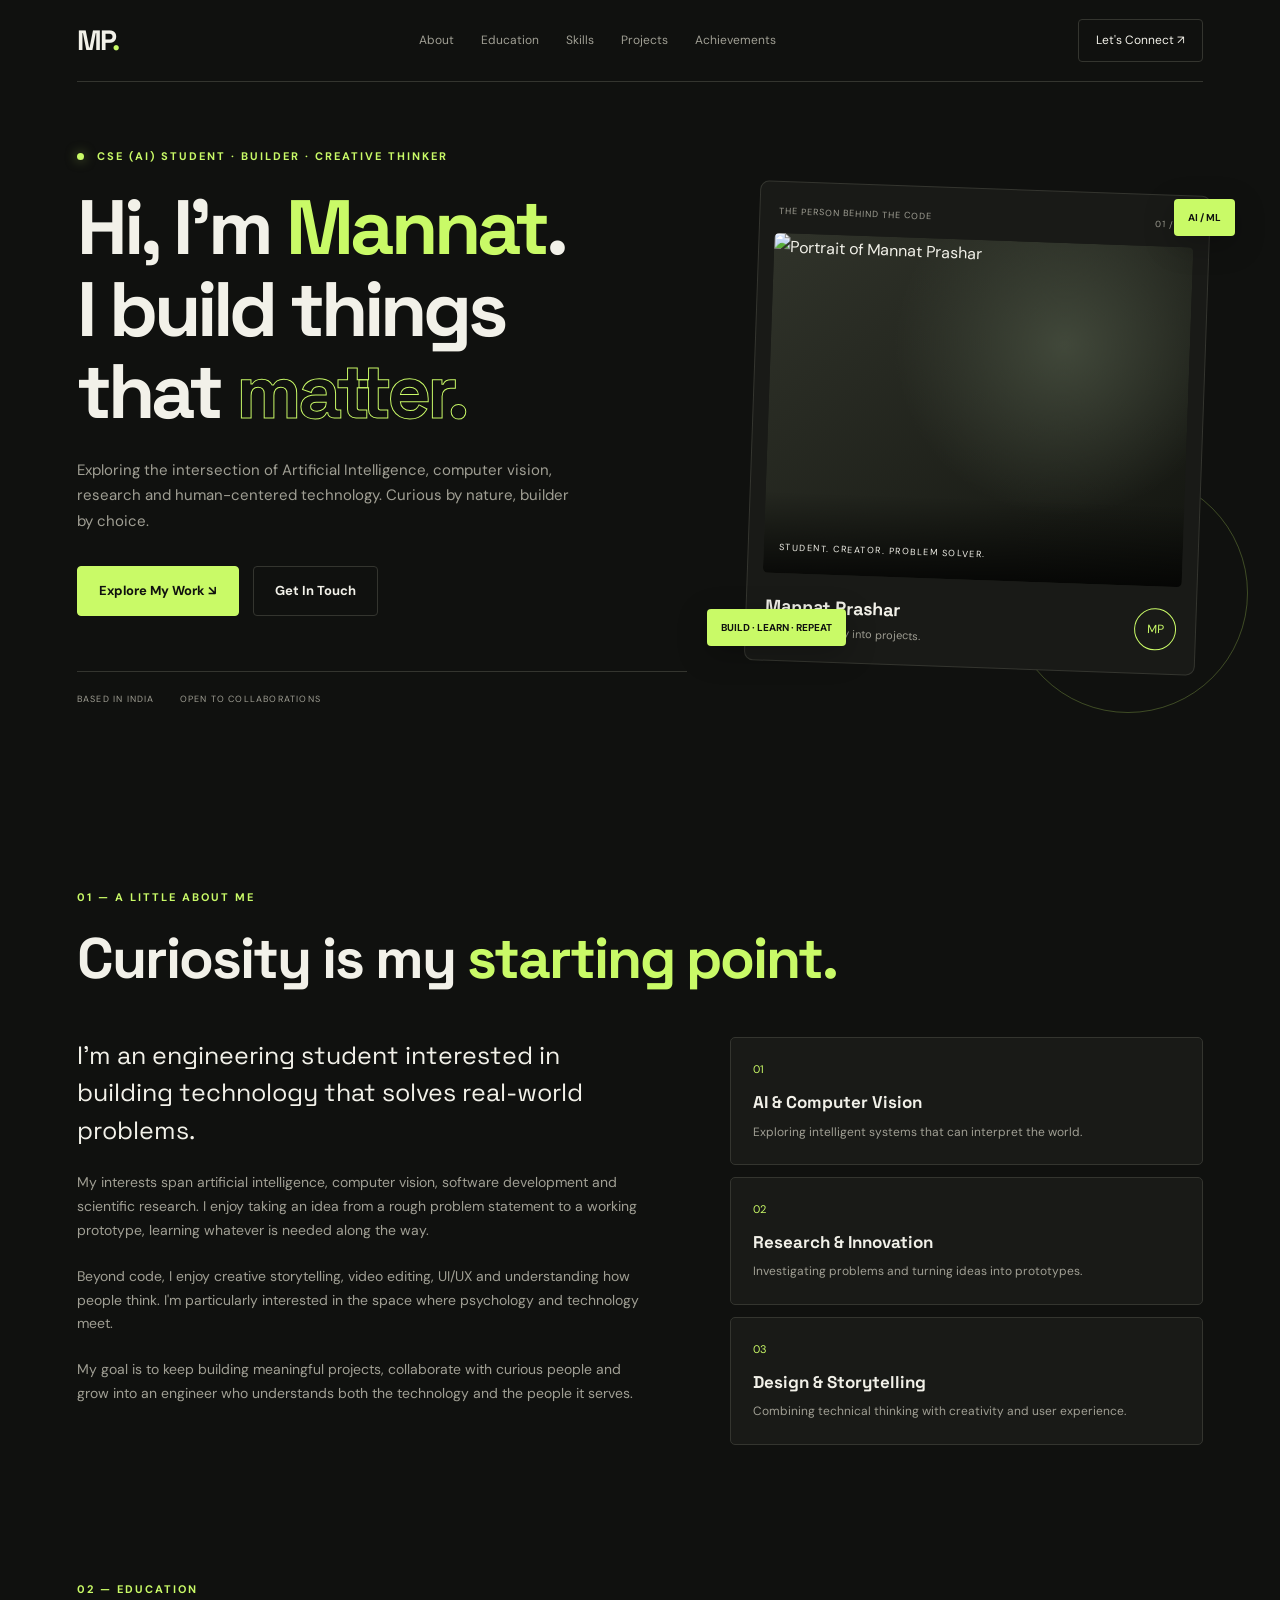
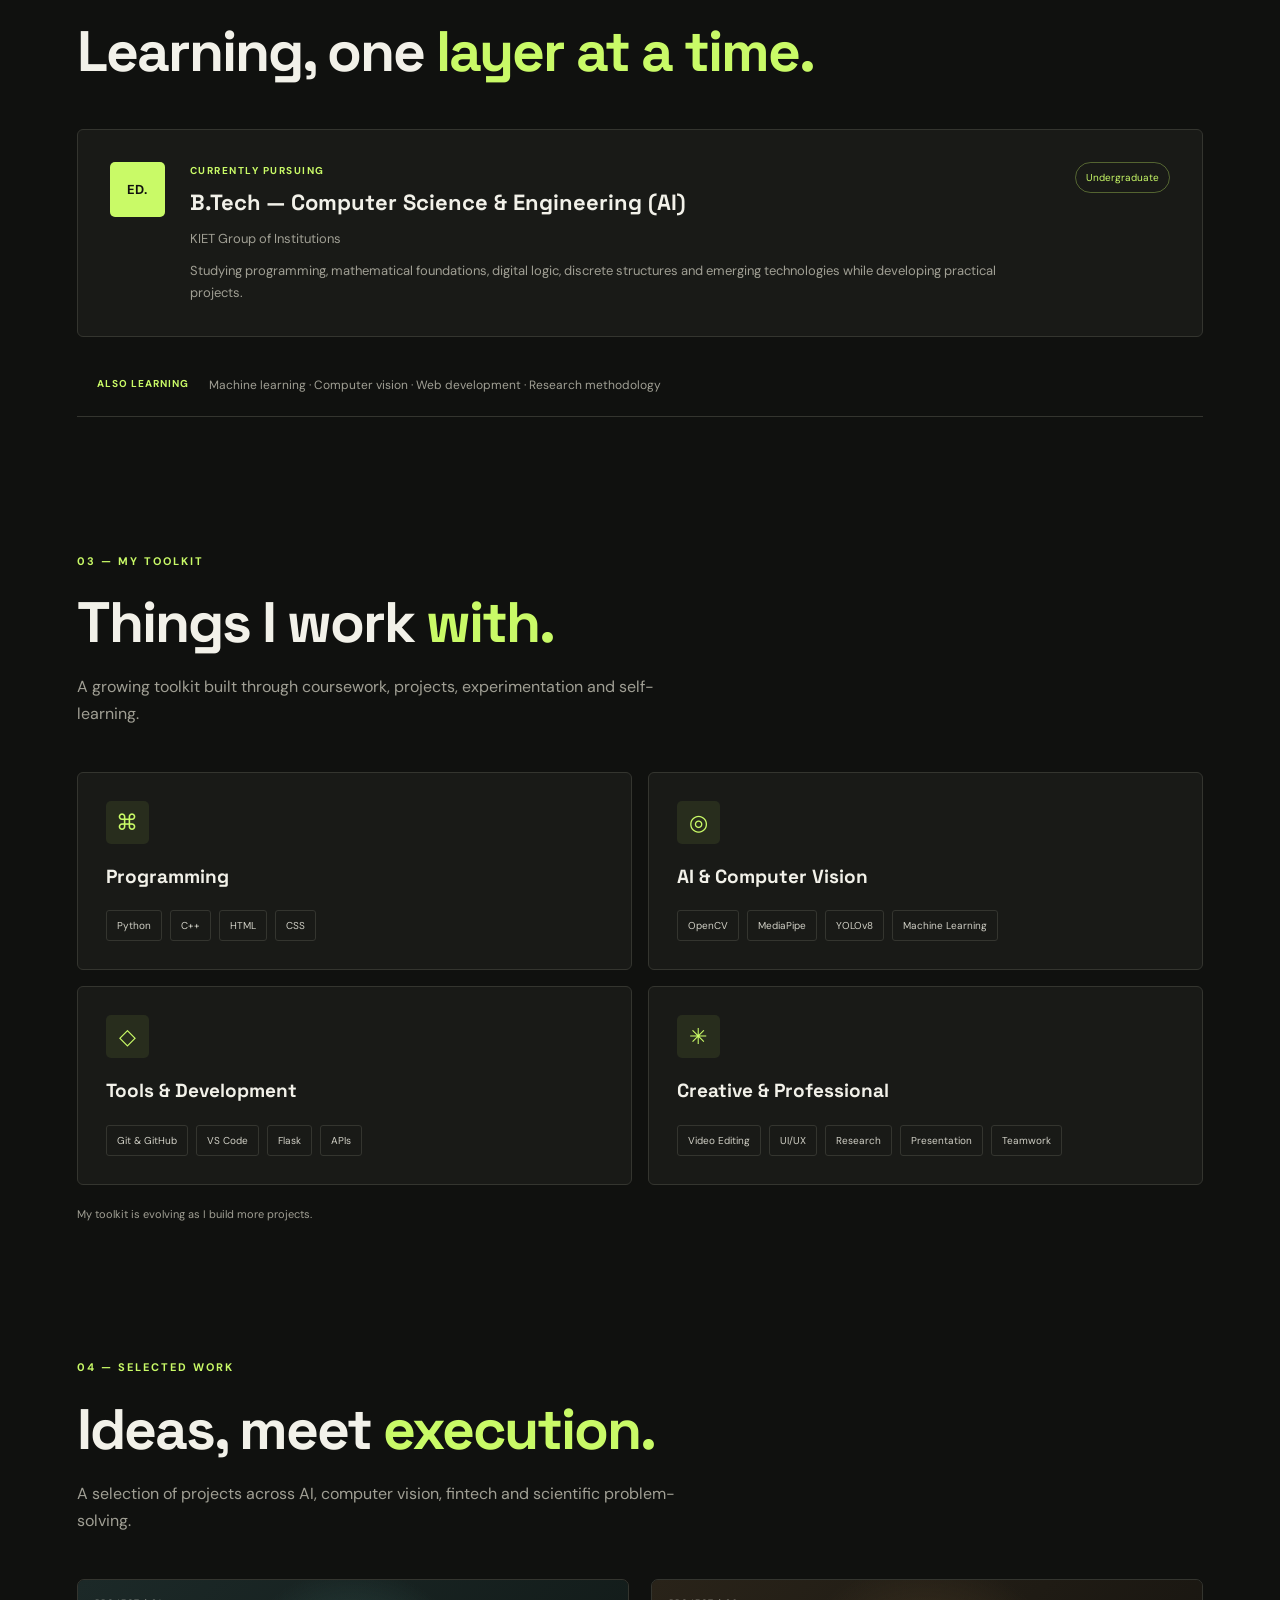
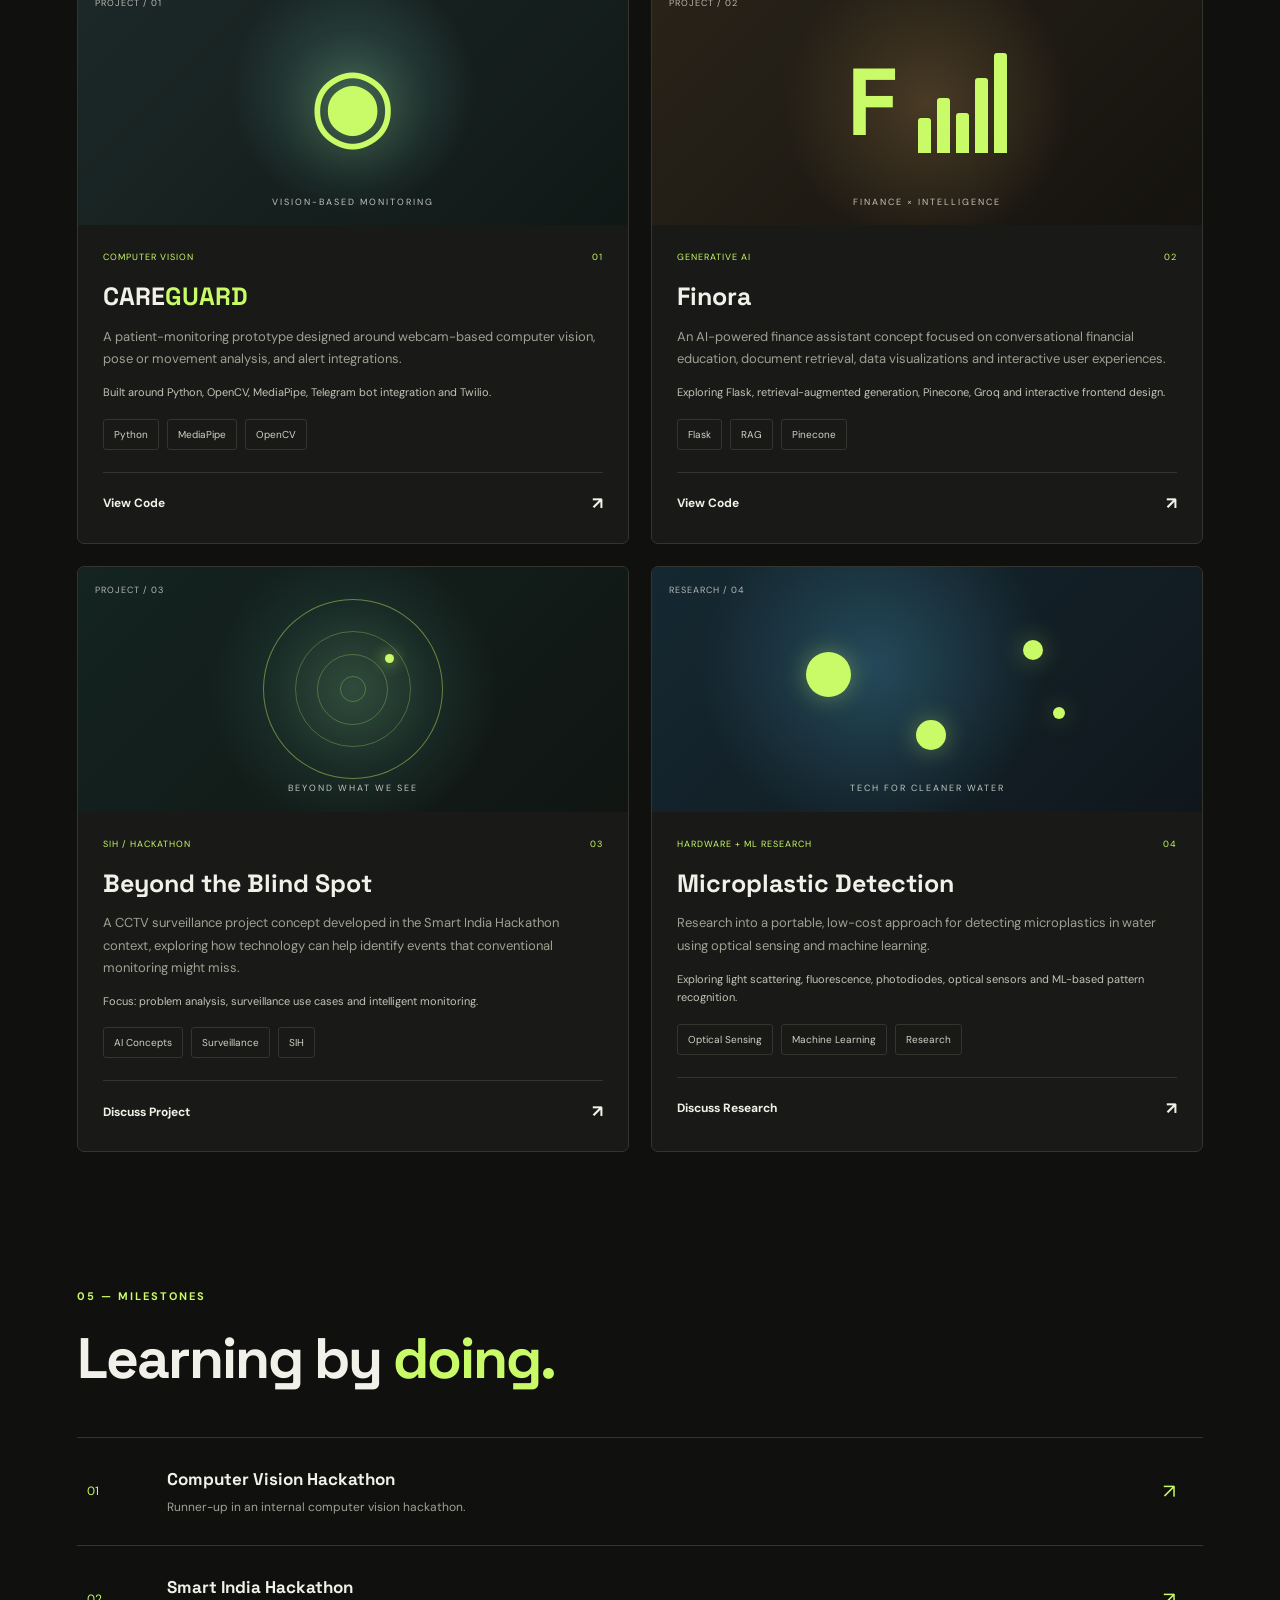
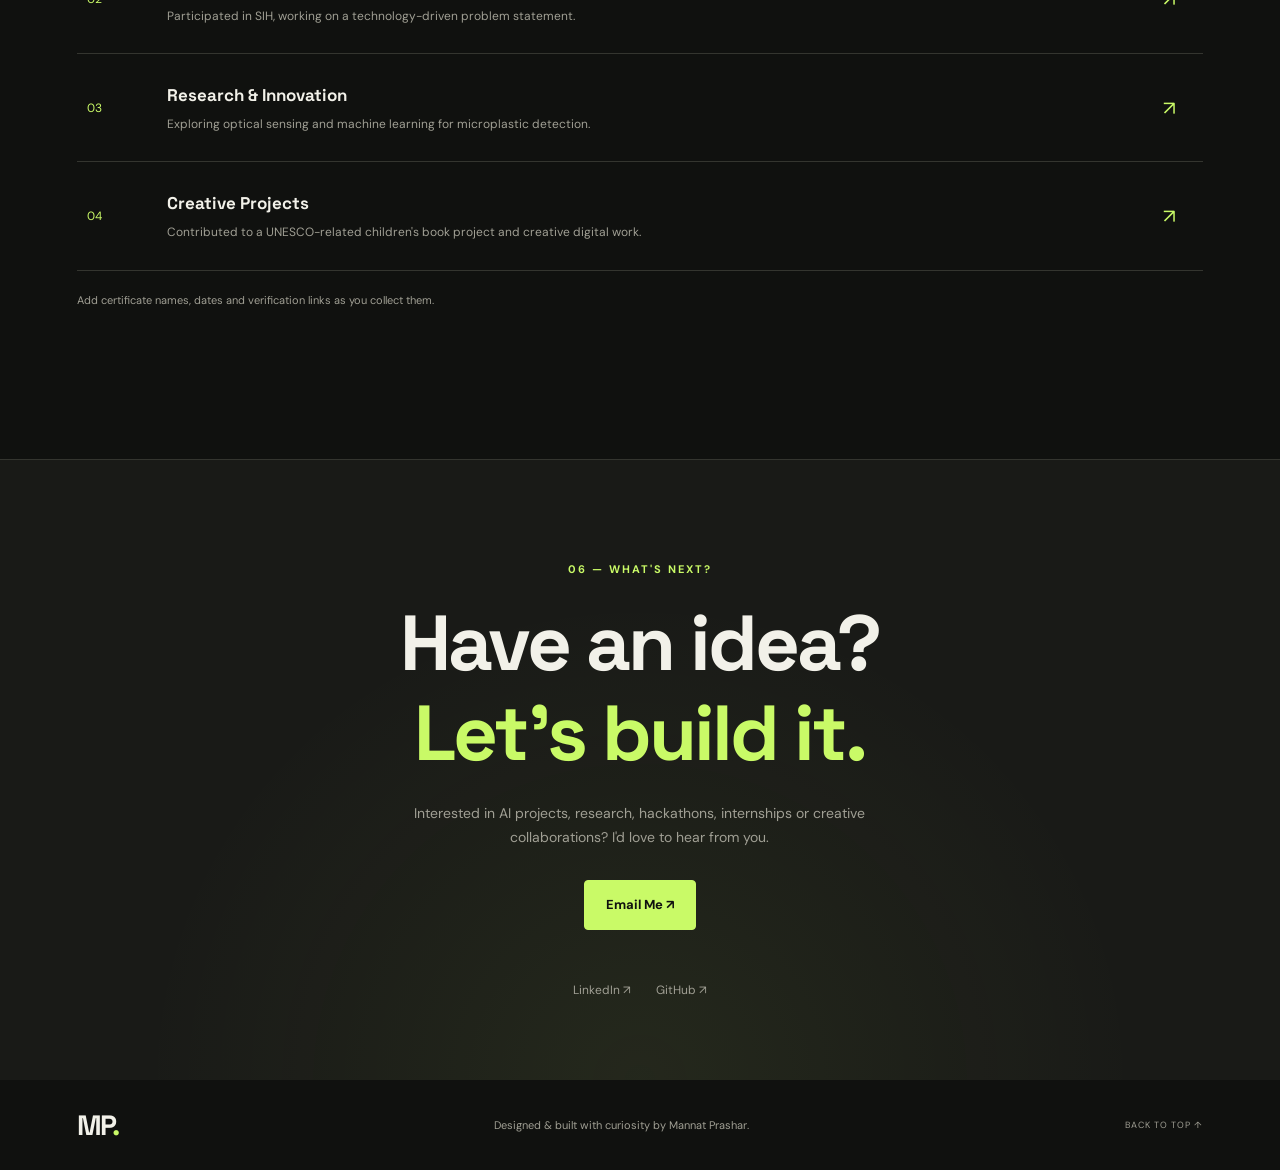
==== commit 1cac5c23: "Initial commit" ====
--- a/index.html
+++ b/index.html
@@ -516,17 +516,15 @@
 
                 <div class="social-links">
                     <!-- Replace these URLs with your actual profiles -->
-                    <a href="https://www.linkedin.com/" target="_blank"
+                    <a href="https://www.linkedin.com/in/mannat-prashar-4969473ba/?isSelfProfile=true" target="_blank"
                        rel="noopener noreferrer">LinkedIn ↗</a>
 
-                    <a href="https://github.com/" target="_blank"
+                    <a href="https://github.com/mannatprashar" target="_blank"
                        rel="noopener noreferrer">GitHub ↗</a>
 
-                    <a href="https://www.instagram.com/" target="_blank"
-                       rel="noopener noreferrer">Instagram ↗</a>
-
-                    <!-- Add your resume PDF to the project folder -->
-                    <a href="resume.pdf" download>Download Resume ↓</a>
+                    
+
+                   
                 </div>
             </div>
         </section>
